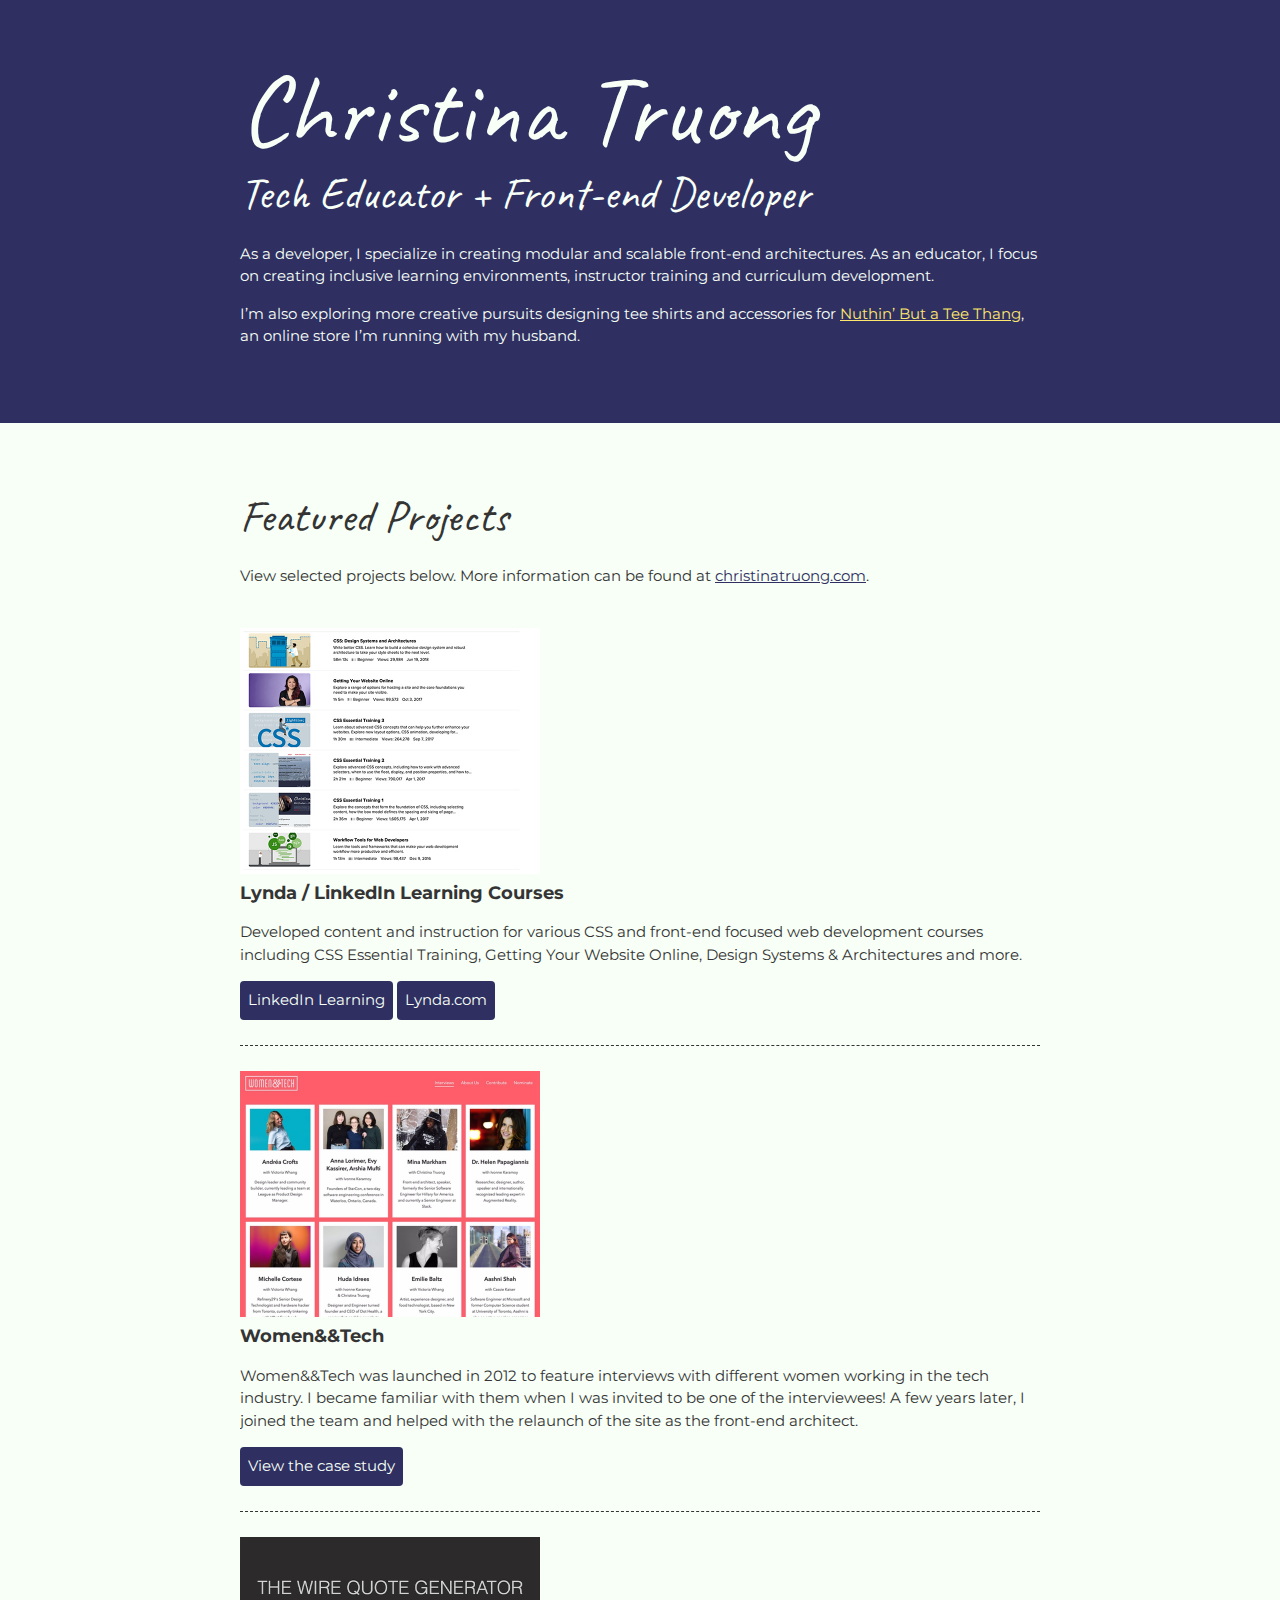
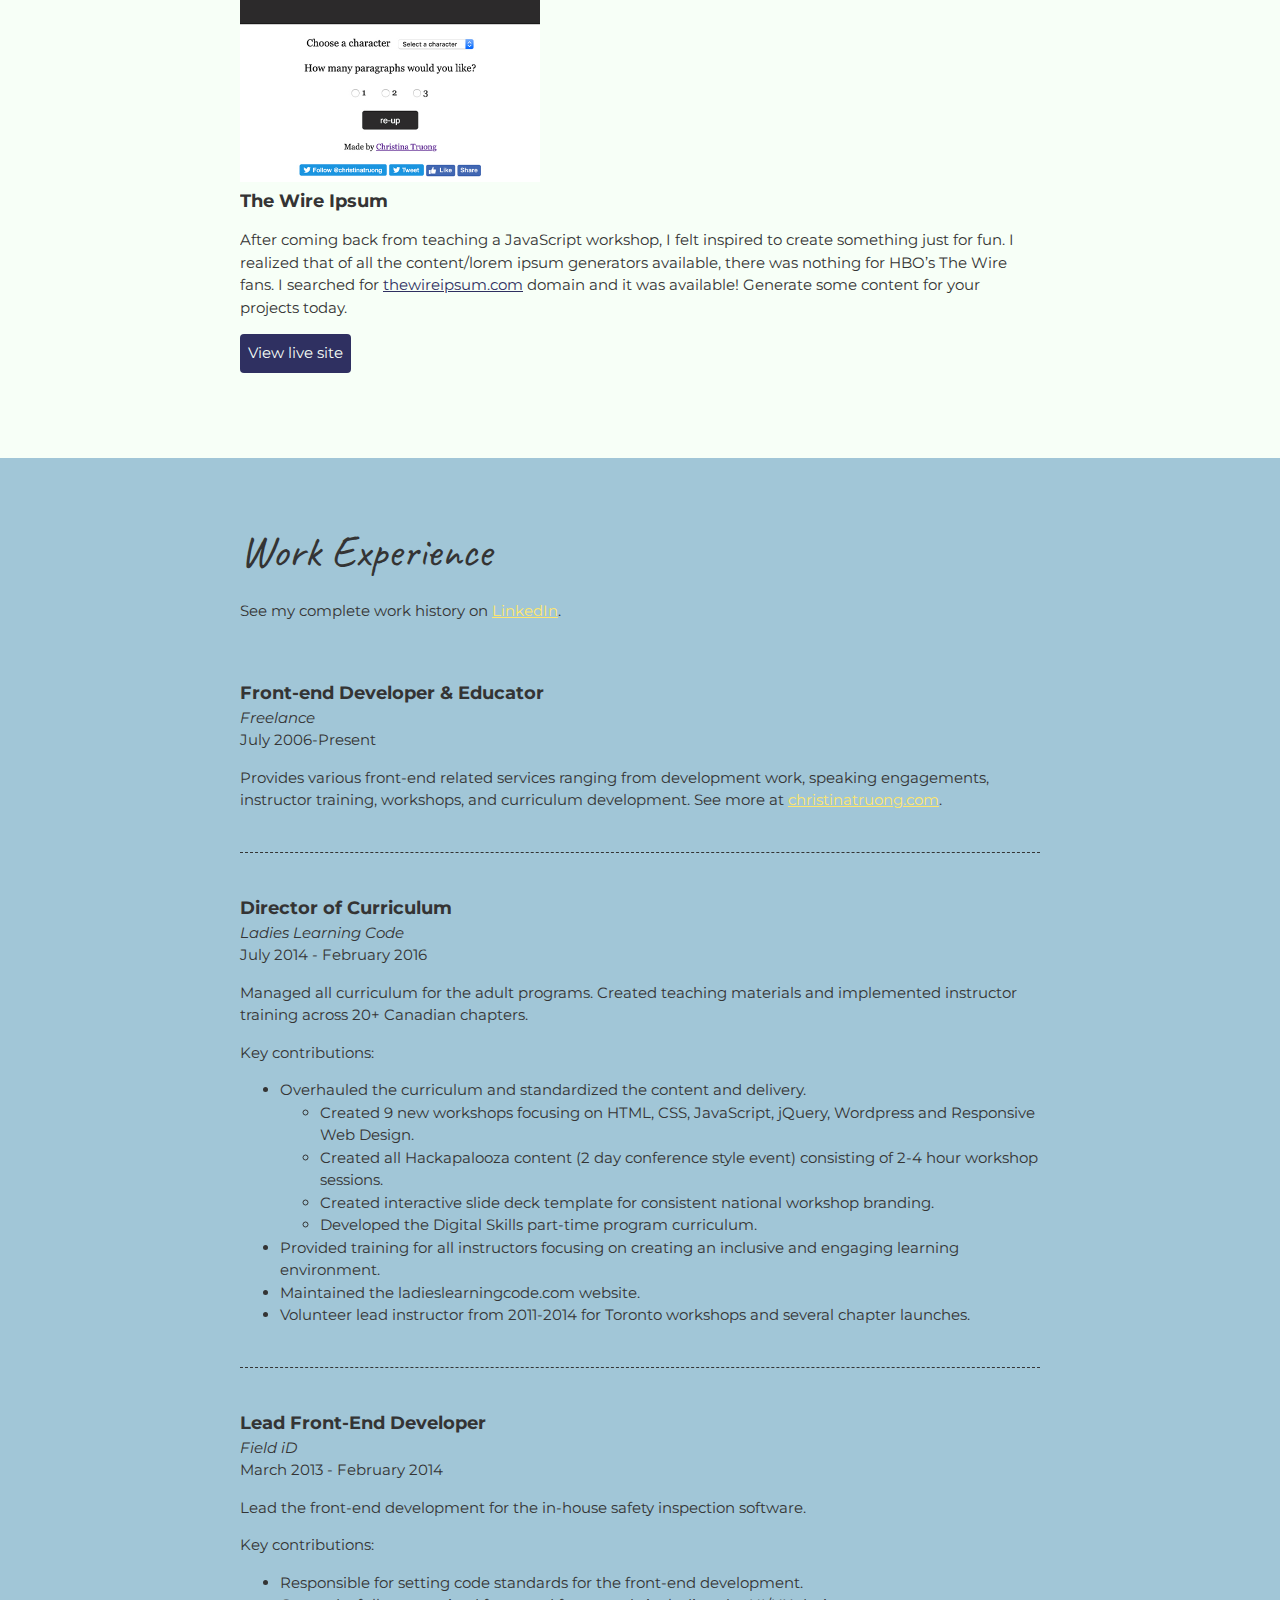
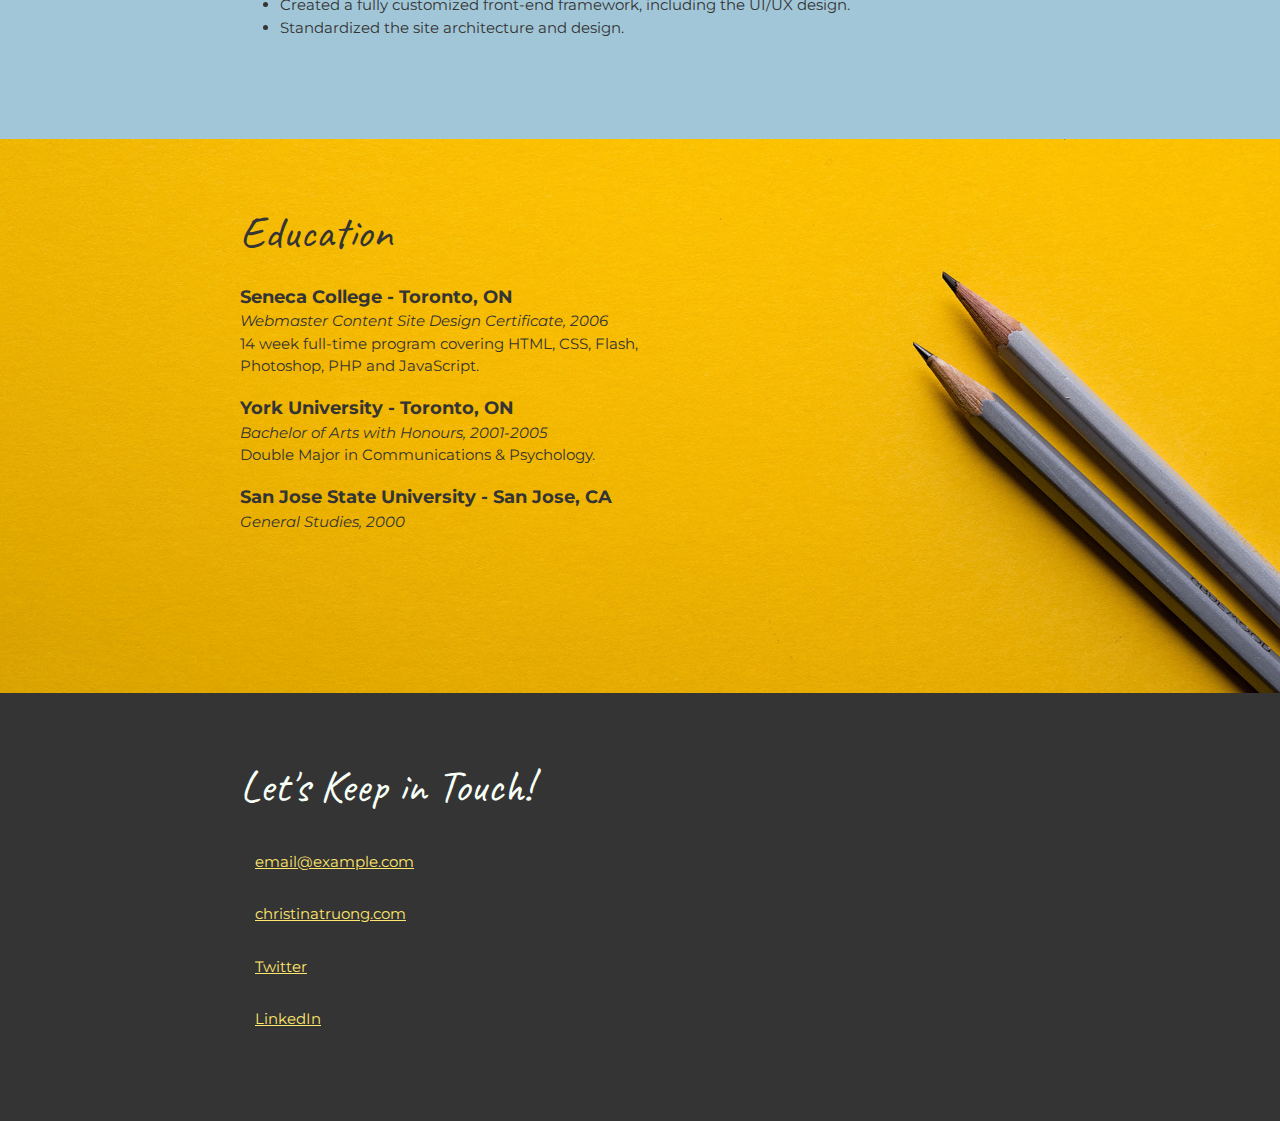
==== index.html @ f2511e7b "Basic files" ====
<!DOCTYPE html>
<html lang="en">
  <head>
    <meta charset="UTF-8">
    <meta name="viewport" content="width=device-width, initial-scale=1.0">
    <title>Christina Truong, Tech Educator + Front-end Developer</title>
    <link href="https://fonts.googleapis.com/css?family=Caveat|Montserrat:400,600&display=swap" rel="stylesheet">
    <link rel="stylesheet" href="css/styles.css">
  </head>
  <body>
    <main>
      <!-- ***************  ABOUT / PROFILE  **************** -->
      <header>
        <div class="content-wrap">
          <h1>Christina Truong</h1>
          <h2>Tech Educator + Front-end Developer</h2>

          <p>As a developer, I specialize in creating modular and scalable front-end architectures. As an educator, I focus on creating inclusive learning environments, instructor training and curriculum development.</p>
          <p>I’m also exploring more creative pursuits designing tee shirts and accessories for <a href="http://teethang.com" target="_blank">Nuthin’ But a Tee Thang</a>, an online store I’m running with my husband.</p>
        </div>
      </header>

      <!-- ************ PROJECTS / PORTFOLIO  ************** -->
      <section class="projects">
        <div class="content-wrap divider">
          <h2>Featured Projects</h2>
          <p>View selected projects below. More information can be found at <a href="http://christinatruong.com">christinatruong.com</a>.</p>

          <!-- Project 1 -->
          <section class="project-item">
            <img src="images/project-courses.jpg" alt="Lynda & LinkedIn Learning course list">
            <h3>Lynda / LinkedIn Learning Courses</h3>
            <p>Developed content and instruction for various CSS and front-end focused web development courses including CSS Essential Training, Getting Your Website Online, Design Systems & Architectures and more.</p>
            <a class="btn" href="https://www.linkedin.com/learning/instructors/christina-truong?u=2125562" target="_blank">LinkedIn Learning</a>
            <a class="btn" href="https://www.lynda.com/Christina-Truong/7842227-1.html">Lynda.com</a>
          </section>

          <!-- Project 2 -->
          <section class="project-item">
            <img src="images/project-women-tech.jpg" alt="Women and Tech website">
            <h3>Women&&Tech</h3>
            <p>Women&&Tech was launched in 2012 to feature interviews with different women working in the tech industry. I became familiar with them when I was invited to be one of the interviewees! A few years later, I joined the team and helped with the relaunch of the site as the front-end architect.</p>
            <a class="btn" href="http://christinatruong.com/projects/women-and-tech-redesign.html" target="_blank">View the case study</a>
          </section>

          <!-- Project 3 -->
          <section class="project-item">
            <img src="images/project-wire-ipsum.jpg" alt="The Wire Ipsum website">
            <h3>The Wire Ipsum</h3>
            <p>After coming back from teaching a JavaScript workshop, I felt inspired to create something just for fun. I realized that of all the content/lorem ipsum generators available, there was nothing for HBO’s The Wire fans. I searched for <a href="http://thewireipsum.com" target="_blank">thewireipsum.com</a> domain and it was available! Generate some content for your projects today.</p>
            <a class="btn" href="http://thewireipsum.com" target="_blank">View live site</a>
          </section>
        </div>
      </section>

      <!-- ****************  WORK EXPERIENCE  ******************** -->
      <section class="work-experience">
        <div class="content-wrap item-details divider">
          <h2>Work Experience</h2>
          <p>See my complete work history on <a href="https://www.linkedin.com/in/christinatruong/">LinkedIn</a>.</p>

          <!-- Job 1 -->
          <section class="job-item">
            <div class="job-details">
              <h3>Front-end Developer & Educator</h3>
              <p>Freelance</p>
              <p>July 2006-Present</p>
            </div>
            <div class="job-summary">
              <p>Provides various front-end related services ranging from development work, speaking engagements, instructor training, workshops, and curriculum development. See more at  <a href="http://christinatruong.com">christinatruong.com</a>.</p>
            </div>
          </section>

          <!-- Job 2 -->
          <section class="job-item">
            <div class="job-details">
              <h3>Director of Curriculum</h3>
              <p>Ladies Learning Code</p>
              <p>July 2014 - February 2016</p>
            </div>
            <div class="job-summary">
              <p>Managed all curriculum for the adult programs. Created teaching materials and implemented instructor training across 20+ Canadian chapters.</p>
              <p>Key contributions:</p>
              <ul>
                <li>Overhauled the curriculum and standardized the content and delivery.
                  <ul>
                    <li>Created 9 new workshops focusing on HTML, CSS, JavaScript, jQuery, Wordpress and Responsive Web Design.</li>
                    <li>Created all Hackapalooza content (2 day conference style event) consisting of 2-4 hour workshop sessions.</li>
                    <li>Created interactive slide deck template for consistent national workshop branding.</li>
                    <li>Developed the Digital Skills part-time program curriculum.</li>
                  </ul>
                </li>
                <li>Provided training for all instructors focusing on creating an inclusive and engaging learning environment.</li>
                <li>Maintained the ladieslearningcode.com website.</li>
                <li>Volunteer lead instructor from 2011-2014 for Toronto workshops and several chapter launches.</li>
              </ul>
            </div>
          </section>

          <!-- Job 3 -->
          <section class="job-item">
            <div class="job-details">
              <h3>Lead Front-End Developer</h3>
              <p>Field iD</p>
              <p>March 2013 - February 2014</p>
            </div>
            <div class="job-summary">
              <p>Lead the front-end development for the in-house safety inspection software.</p>
              <p>Key contributions:</p>
              <ul>
                <li>Responsible for setting code standards for the front-end development.</li>
                <li>Created a fully customized front-end framework, including the UI/UX design.</li>
                <li>Standardized the site architecture and design.</li>
              </ul>
            </div>
          </section>
        </div>
      </section>

      <!-- *************  EDUCATION & CERTIFICATIONS *********** -->
      <section class="education">
        <div class="content-wrap item-details">
          <h2>Education</h2>

          <section>
            <h3>Seneca College - Toronto, ON</h3>
            <p>Webmaster Content Site Design Certificate, 2006</p>
            <p>14 week full-time program covering HTML, CSS, Flash, Photoshop, PHP and JavaScript.</p>
          </section>

          <section>
            <h3>York University - Toronto, ON</h3>
            <p>Bachelor of Arts with Honours, 2001-2005</p>
            <p>Double Major in Communications & Psychology.</p>
          </section>

          <section>
            <h3>San Jose State University - San Jose, CA</h3>
            <p>General Studies, 2000</p>
          </section>
        </div>
      </section>

      <!-- ************  CONTACT INFO / SOCIAL MEDIA  ************ -->
      <footer>
        <div class="content-wrap">
          <h2>Let's Keep in Touch!</h2>

          <!-- Social media and contact links. Add or remove any networks. -->
          <ul class="contact-list">
            <li><a href="mailto:email@example.com">email@example.com</a></li>
            <li><a href="http://christinatruong.com" target="_blank">christinatruong.com</a></li>
            <li><a href="http://twitter.com/christinatruong" target="_blank">Twitter</a></li>
            <li><a href="#" target="_blank">LinkedIn</a></li>
          </ul>
        </div>
      </footer>
    </main>
  </body>
</html>
---- css/styles.css ----
/*
COLOR PALETTE
https://coolors.co/f7fff7-343434-2f3061-ffe66d-a1c6d7
#F7FFF7 - almost white
#343434 - dark gray - almost black
#2F3061 - blue dark
#FFE66D - yellow
#A1C6D7 - blue light
*/


/* Global styles
------------------------------------*/
html {
  box-sizing: border-box;
}
*, *:before, *:after {
  box-sizing: inherit;
}

body {
  color: #343434;
  margin: 0;
  padding: 0;
  font-family: 'Montserrat', sans-serif;
  font-size: 15px;
  line-height: 1.5;
}
img {
  width: 300px;
}
a {
  color: #FFE66D;
}
a:hover {
  text-decoration: none;
}
h1 {
  font-size: 100px;
  line-height: 1;
}
h2 {
  font-size: 45px;
}
h1, h2 {
  font-family: 'Caveat', cursive;
  font-weight: 400;
  margin: 0;
}
.content-wrap {
  max-width: 800px;
  width: 85%;
  margin: 0 auto;
  padding: 60px 0;
}
h3 {
  margin-bottom: 0;
}
.item-details h3 + p {
  font-style: italic;
}
.item-details h3 ~ p {
  margin: 0;
}
.divider > section {
  border-bottom: 1px dashed #343434;
  padding: 25px 0;
}
.divider > section:last-of-type {
  border-bottom: none;
}


/* Profile
------------------------------------*/
header {
  background: #2F3061;
  color: #F7FFF7;
}


/* Projects
------------------------------------*/
.projects {
  background: #F7FFF7;
}
.projects a {
  color: #2F3061;
}
.projects .btn {
  color: #F7FFF7;
  background: #2F3061;
  text-decoration: none;
  padding: 8px;
  border-radius: 4px;
  display: inline-block;
}
.projects .btn:hover {
  background: rgba(47, 48, 97, 80%);
}
.project-item {
  overflow: hidden;
}
.project-item h3 {
  margin-top: 0;
}


/* Work Experience
------------------------------------*/
.work-experience {
  background: #A1C6D7;
}



/* Education
------------------------------------*/
.education {
  background-image: url(../images/joanna-kosinska-unsplash.jpg);
  background-size: cover;
  background-position: top right;
  padding-bottom: 100px;
}
.education p {
  width: 60%;
}


/* Contact Info
------------------------------------*/
footer {
  background: #343434;
  color: #F7FFF7;
}
.contact-list {
  list-style-type: none;
  padding: 0;
}
.contact-list a {
  padding: 15px;
  display: inline-block;
}
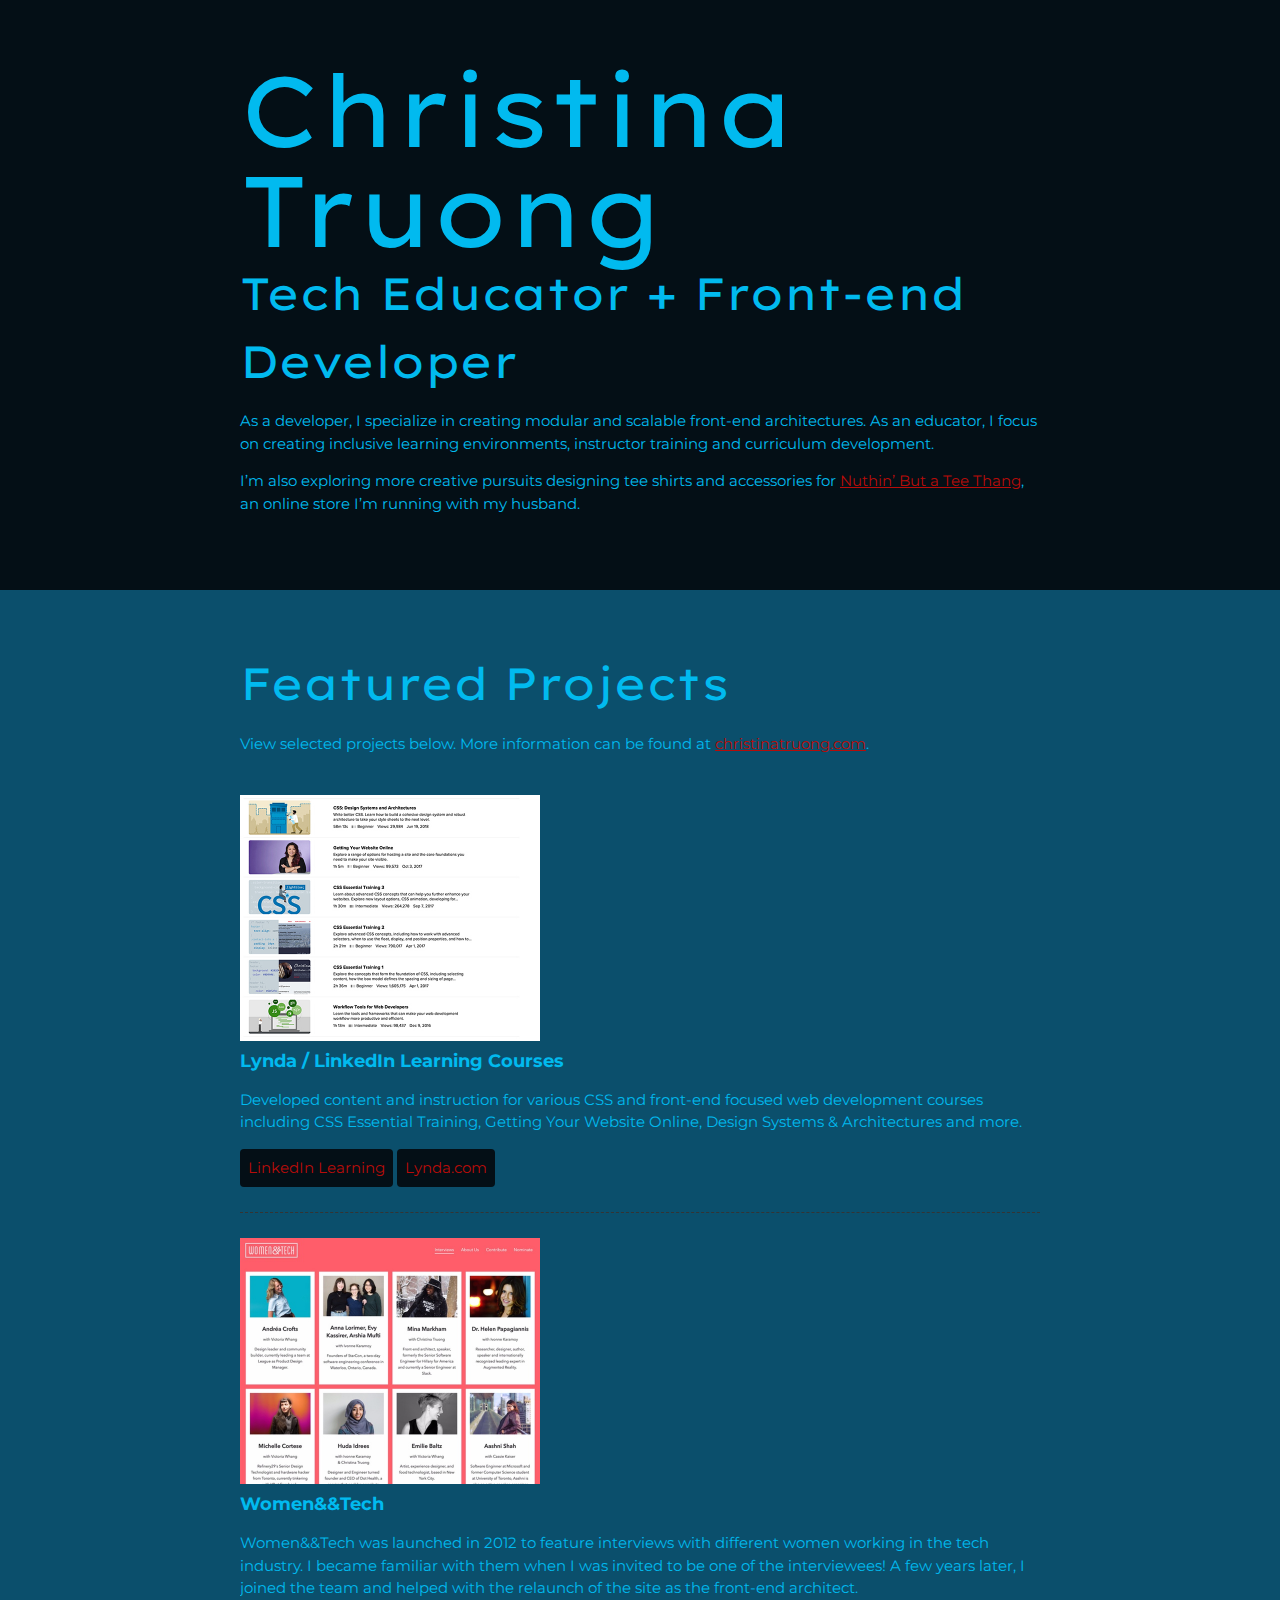
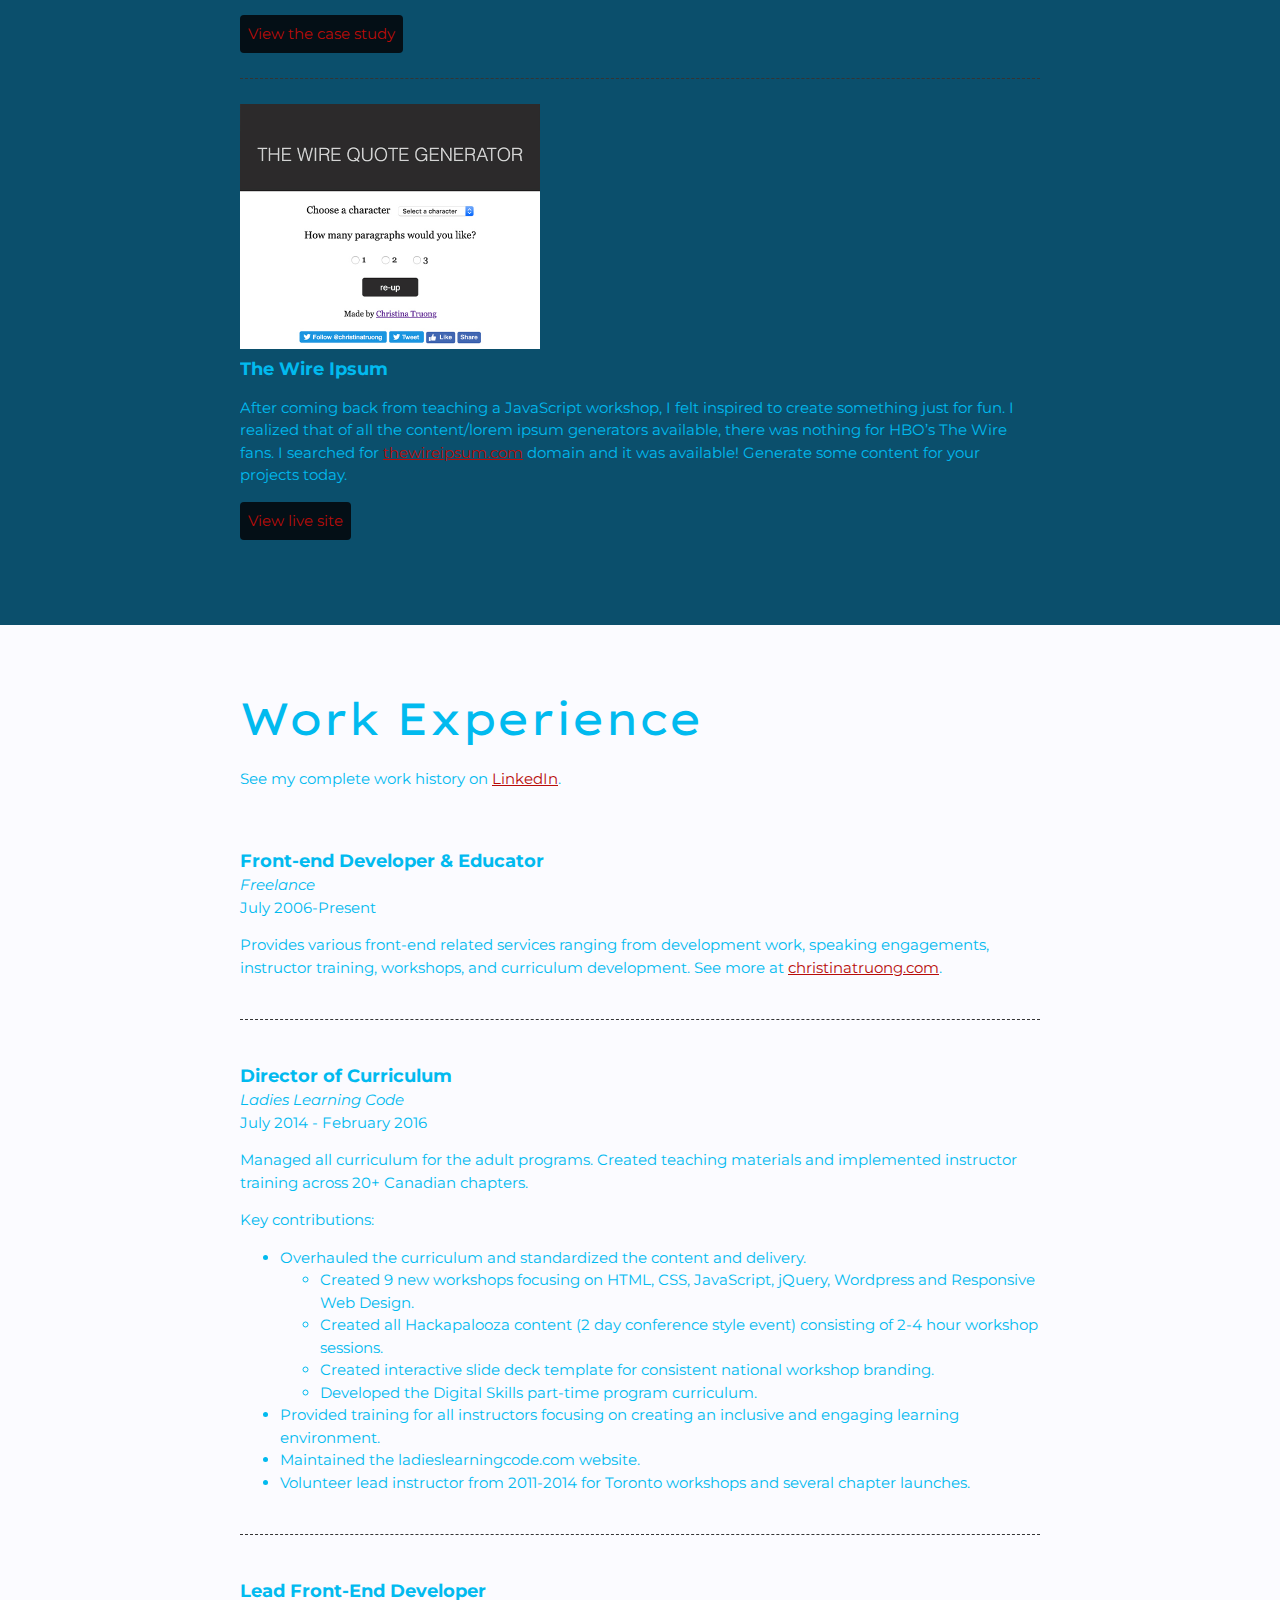
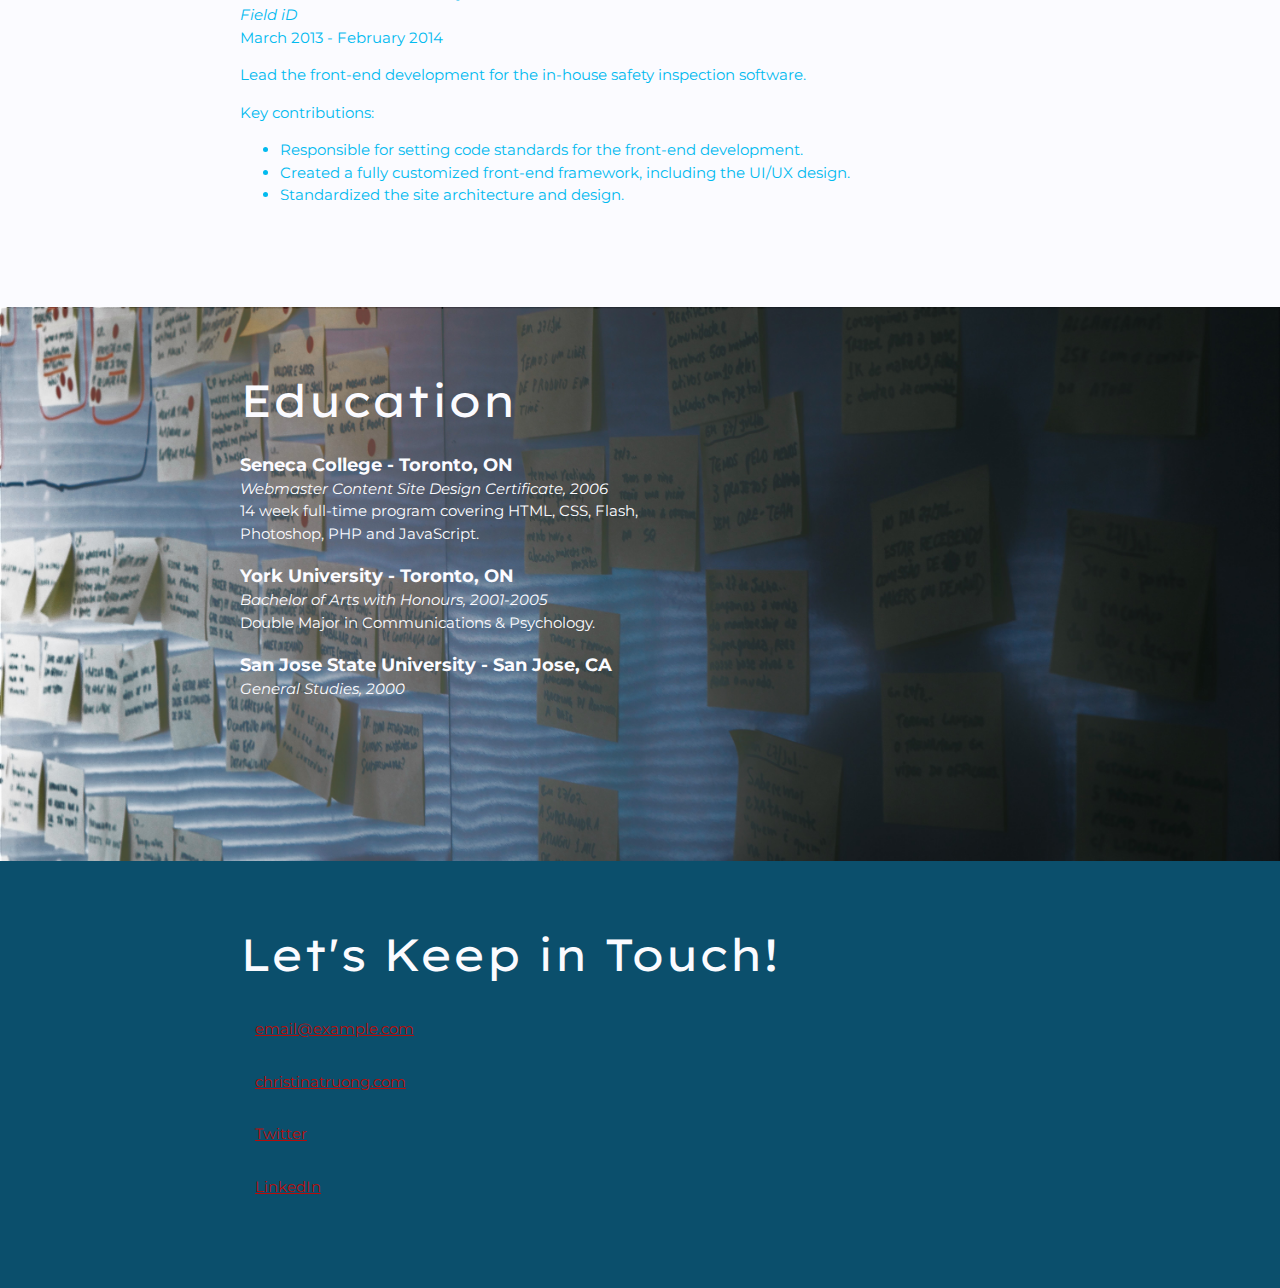
==== commit 34fd7329: "Step 1 - basics" ====
--- a/index.html
+++ b/index.html
@@ -4,7 +4,7 @@
     <meta charset="UTF-8">
     <meta name="viewport" content="width=device-width, initial-scale=1.0">
     <title>Christina Truong, Tech Educator + Front-end Developer</title>
-    <link href="https://fonts.googleapis.com/css?family=Caveat|Montserrat:400,600&display=swap" rel="stylesheet">
+    <link href="https://fonts.googleapis.com/css?family=Lexend+Exa|Montserrat&display=swap" rel="stylesheet">
     <link rel="stylesheet" href="css/styles.css">
   </head>
   <body>
--- a/css/styles.css
+++ b/css/styles.css
@@ -1,11 +1,11 @@
 /*
 COLOR PALETTE
-https://coolors.co/f7fff7-343434-2f3061-ffe66d-a1c6d7
-#F7FFF7 - almost white
-#343434 - dark gray - almost black
-#2F3061 - blue dark
-#FFE66D - yellow
-#A1C6D7 - blue light
+https://coolors.co/b80c09-0b4f6c-01baef-fbfbff-040f16
+#B80C09 - red
+#0B4F6C - dark blue
+#01BAEF - cyan
+#FBFBFF - white
+#040F16 - rich black
 */
 
 
@@ -19,7 +19,7 @@
 }
 
 body {
-  color: #343434;
+  color: #01BAEF;
   margin: 0;
   padding: 0;
   font-family: 'Montserrat', sans-serif;
@@ -30,7 +30,7 @@
   width: 300px;
 }
 a {
-  color: #FFE66D;
+  color: #B80C09;
 }
 a:hover {
   text-decoration: none;
@@ -43,7 +43,7 @@
   font-size: 45px;
 }
 h1, h2 {
-  font-family: 'Caveat', cursive;
+  font-family: 'Lexend Exa', cursive;
   font-weight: 400;
   margin: 0;
 }
@@ -74,29 +74,29 @@
 /* Profile
 ------------------------------------*/
 header {
-  background: #2F3061;
-  color: #F7FFF7;
+  background: #040F16;
+  color: #01BAEF;
 }
 
 
 /* Projects
 ------------------------------------*/
 .projects {
-  background: #F7FFF7;
+  background: #0B4F6C;
 }
 .projects a {
-  color: #2F3061;
+  color: #B80C09;
 }
 .projects .btn {
-  color: #F7FFF7;
-  background: #2F3061;
+  color: #B80C09;
+  background: #040F16;
   text-decoration: none;
   padding: 8px;
   border-radius: 4px;
   display: inline-block;
 }
 .projects .btn:hover {
-  background: rgba(47, 48, 97, 80%);
+  background: #313A40;
 }
 .project-item {
   overflow: hidden;
@@ -109,7 +109,7 @@
 /* Work Experience
 ------------------------------------*/
 .work-experience {
-  background: #A1C6D7;
+  background: #FBFBFF;
 }
 
 
@@ -117,7 +117,8 @@
 /* Education
 ------------------------------------*/
 .education {
-  background-image: url(../images/joanna-kosinska-unsplash.jpg);
+  color: #FBFBFF;
+  background-image: url(../images/stik.jpg);
   background-size: cover;
   background-position: top right;
   padding-bottom: 100px;
@@ -130,8 +131,8 @@
 /* Contact Info
 ------------------------------------*/
 footer {
-  background: #343434;
-  color: #F7FFF7;
+  background: #0B4F6C;
+  color: #FBFBFF;
 }
 .contact-list {
   list-style-type: none;
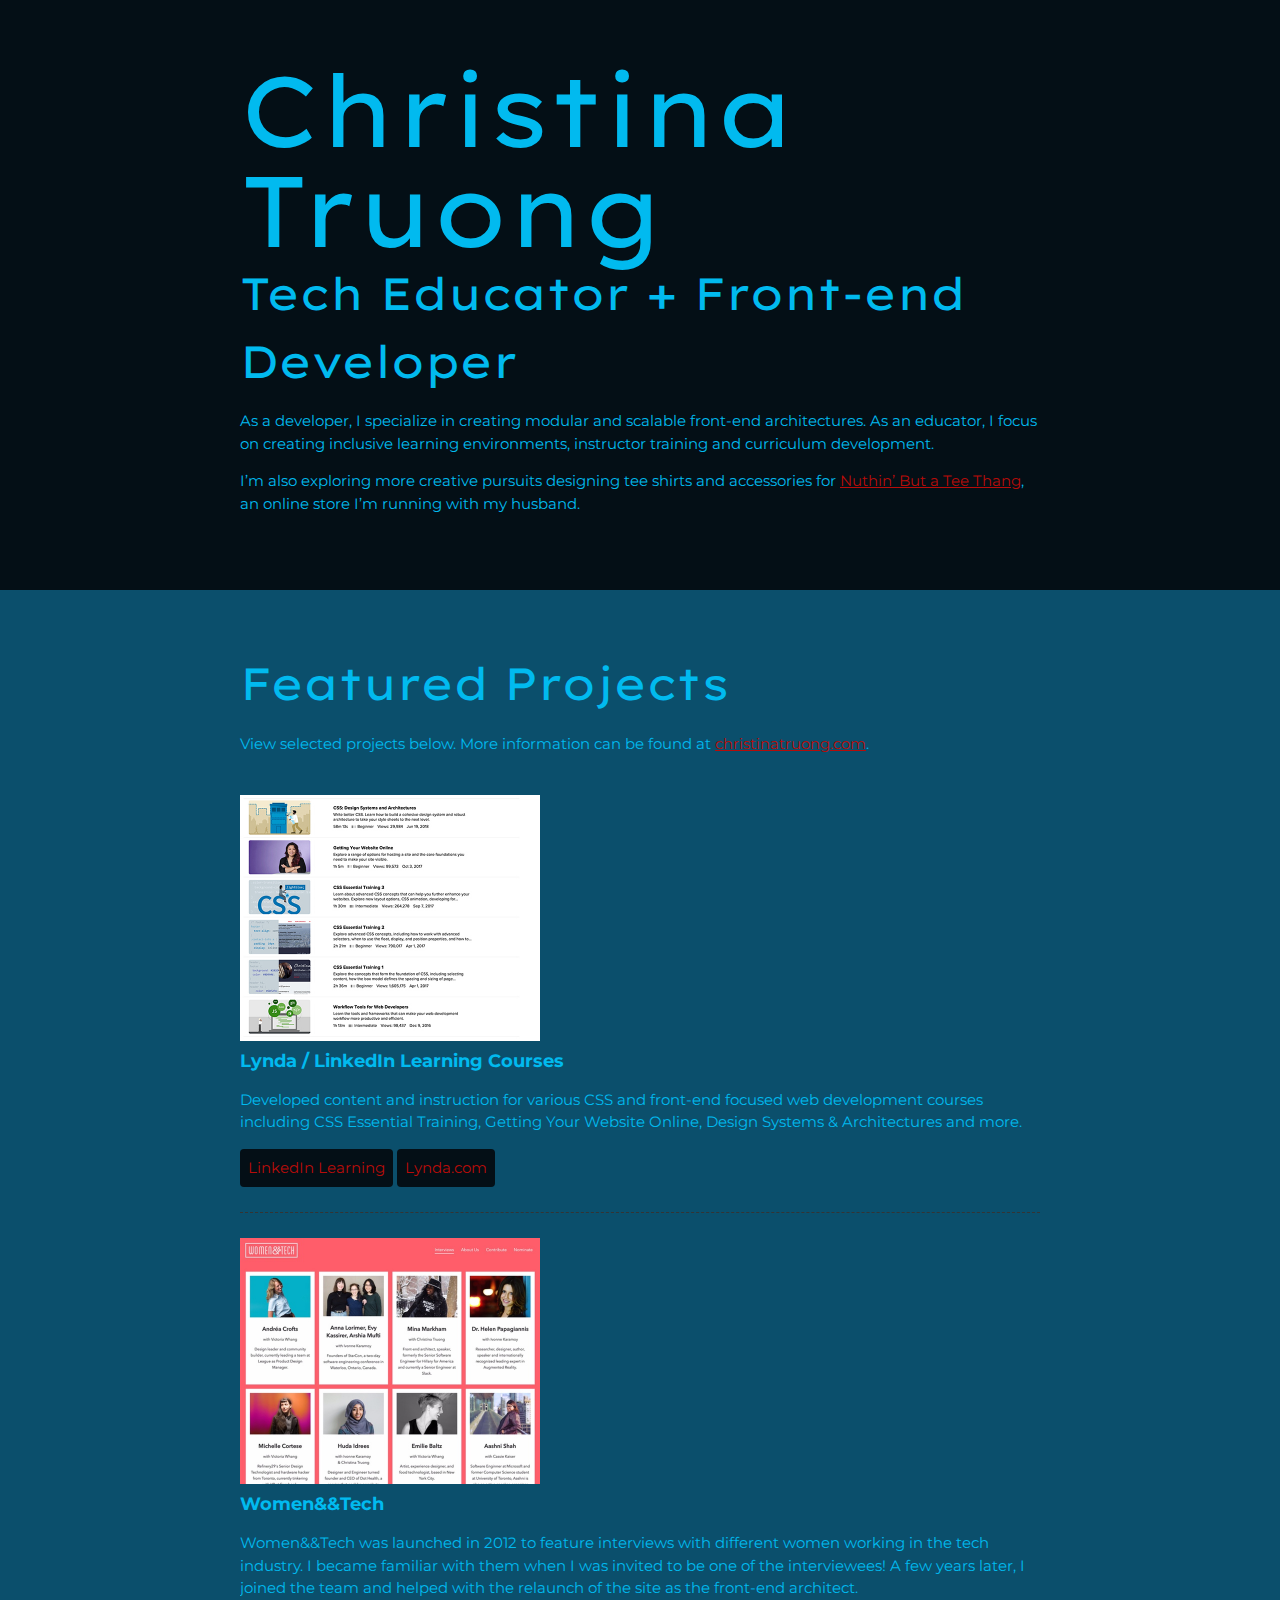
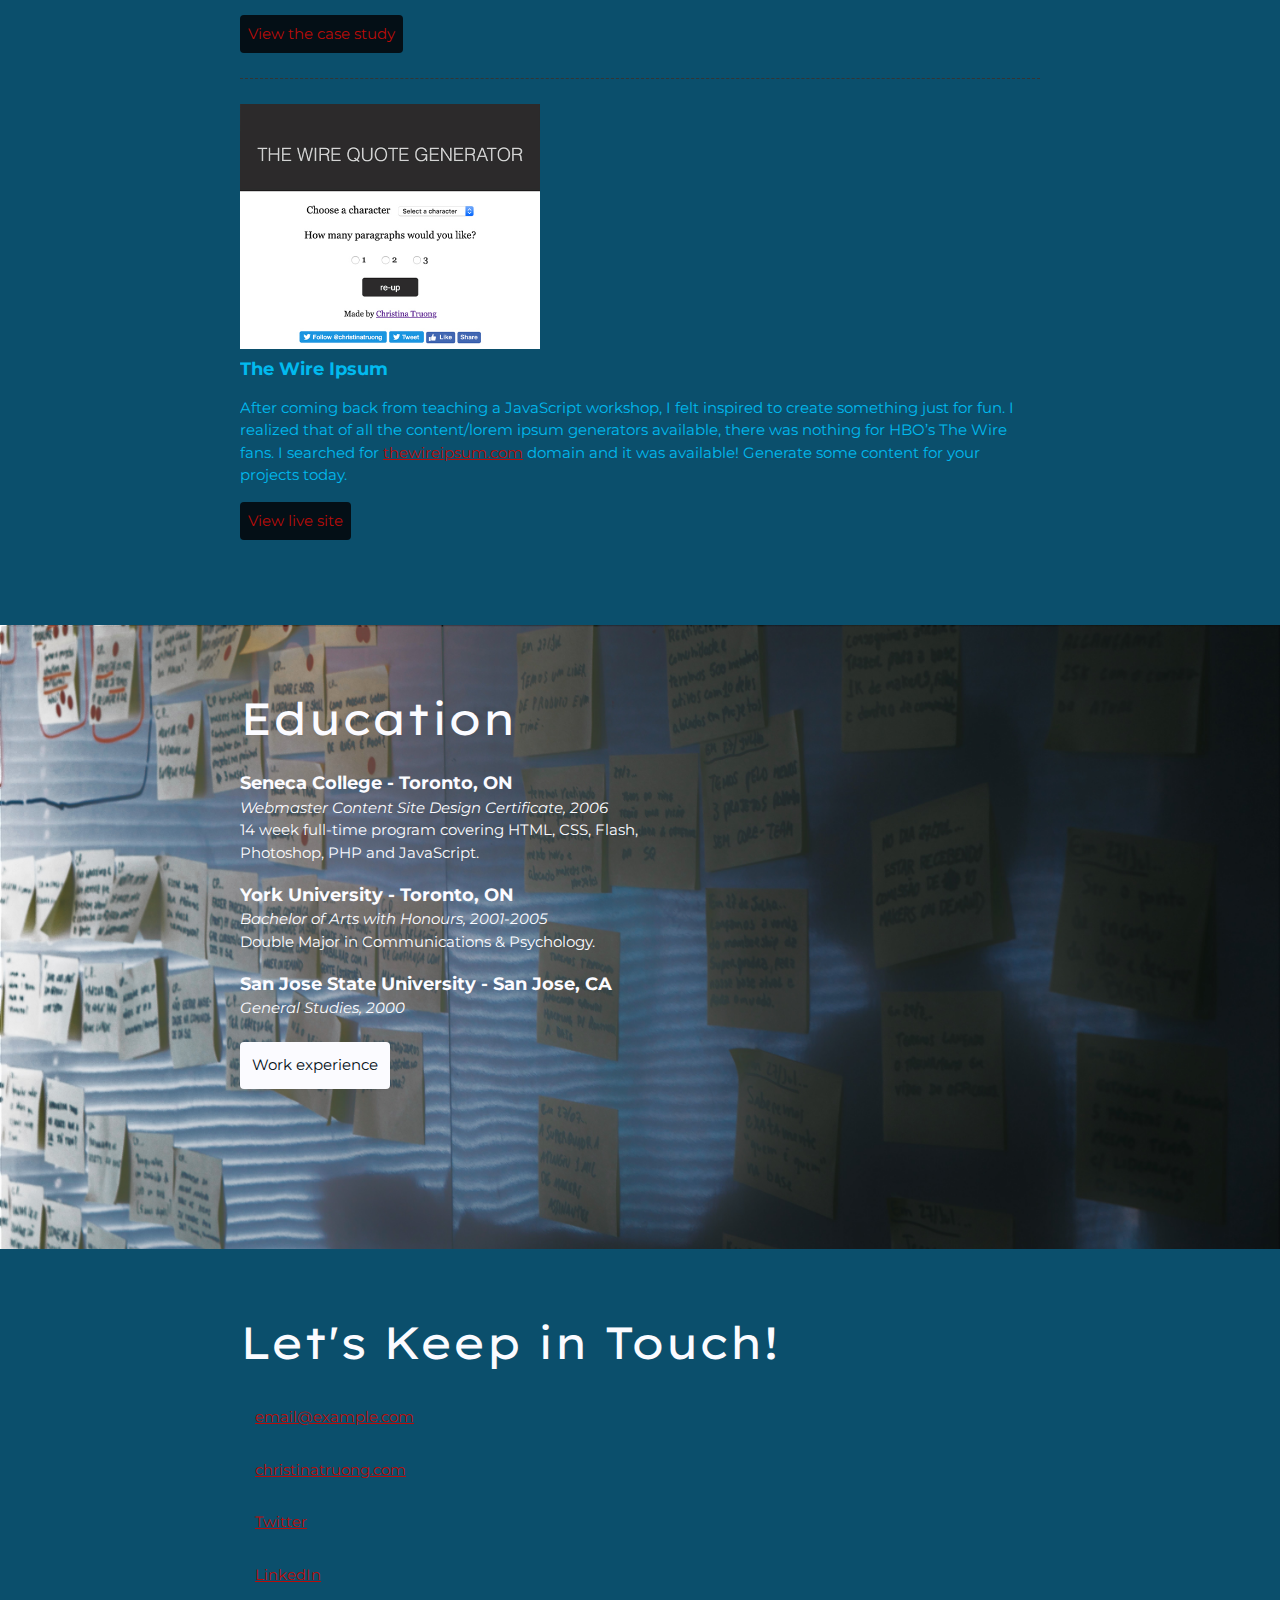
==== commit cd6a8687: "Step 2 - New webpage" ====
--- a/index.html
+++ b/index.html
@@ -53,70 +53,6 @@
         </div>
       </section>
 
-      <!-- ****************  WORK EXPERIENCE  ******************** -->
-      <section class="work-experience">
-        <div class="content-wrap item-details divider">
-          <h2>Work Experience</h2>
-          <p>See my complete work history on <a href="https://www.linkedin.com/in/christinatruong/">LinkedIn</a>.</p>
-
-          <!-- Job 1 -->
-          <section class="job-item">
-            <div class="job-details">
-              <h3>Front-end Developer & Educator</h3>
-              <p>Freelance</p>
-              <p>July 2006-Present</p>
-            </div>
-            <div class="job-summary">
-              <p>Provides various front-end related services ranging from development work, speaking engagements, instructor training, workshops, and curriculum development. See more at  <a href="http://christinatruong.com">christinatruong.com</a>.</p>
-            </div>
-          </section>
-
-          <!-- Job 2 -->
-          <section class="job-item">
-            <div class="job-details">
-              <h3>Director of Curriculum</h3>
-              <p>Ladies Learning Code</p>
-              <p>July 2014 - February 2016</p>
-            </div>
-            <div class="job-summary">
-              <p>Managed all curriculum for the adult programs. Created teaching materials and implemented instructor training across 20+ Canadian chapters.</p>
-              <p>Key contributions:</p>
-              <ul>
-                <li>Overhauled the curriculum and standardized the content and delivery.
-                  <ul>
-                    <li>Created 9 new workshops focusing on HTML, CSS, JavaScript, jQuery, Wordpress and Responsive Web Design.</li>
-                    <li>Created all Hackapalooza content (2 day conference style event) consisting of 2-4 hour workshop sessions.</li>
-                    <li>Created interactive slide deck template for consistent national workshop branding.</li>
-                    <li>Developed the Digital Skills part-time program curriculum.</li>
-                  </ul>
-                </li>
-                <li>Provided training for all instructors focusing on creating an inclusive and engaging learning environment.</li>
-                <li>Maintained the ladieslearningcode.com website.</li>
-                <li>Volunteer lead instructor from 2011-2014 for Toronto workshops and several chapter launches.</li>
-              </ul>
-            </div>
-          </section>
-
-          <!-- Job 3 -->
-          <section class="job-item">
-            <div class="job-details">
-              <h3>Lead Front-End Developer</h3>
-              <p>Field iD</p>
-              <p>March 2013 - February 2014</p>
-            </div>
-            <div class="job-summary">
-              <p>Lead the front-end development for the in-house safety inspection software.</p>
-              <p>Key contributions:</p>
-              <ul>
-                <li>Responsible for setting code standards for the front-end development.</li>
-                <li>Created a fully customized front-end framework, including the UI/UX design.</li>
-                <li>Standardized the site architecture and design.</li>
-              </ul>
-            </div>
-          </section>
-        </div>
-      </section>
-
       <!-- *************  EDUCATION & CERTIFICATIONS *********** -->
       <section class="education">
         <div class="content-wrap item-details">
@@ -138,6 +74,8 @@
             <h3>San Jose State University - San Jose, CA</h3>
             <p>General Studies, 2000</p>
           </section>
+          <br>
+          <a class="work-btn" href="work.html" target="_blank">Work experience</a>
         </div>
       </section>
 
--- a/css/styles.css
+++ b/css/styles.css
@@ -112,8 +112,31 @@
   background: #FBFBFF;
 }
 
+.work-btn {
+  color: #040F16;
+  background: #FBFBFF;
+  text-decoration: none;
+  padding: 12px;
+  border-radius: 4px;
+  display: inline-block;
+}
 
+.portfolio-btn {
+  color: #FBFBFF;
+  background: #040F16;
+  text-decoration: none;
+  padding: 12px;
+  border-radius: 4px;
+  display: inline-block;
+}
 
+.work-btn:hover {
+  background: #A0A0A3;
+}
+
+.portfolio-btn:hover {
+  background: #313A40;
+}
 /* Education
 ------------------------------------*/
 .education {
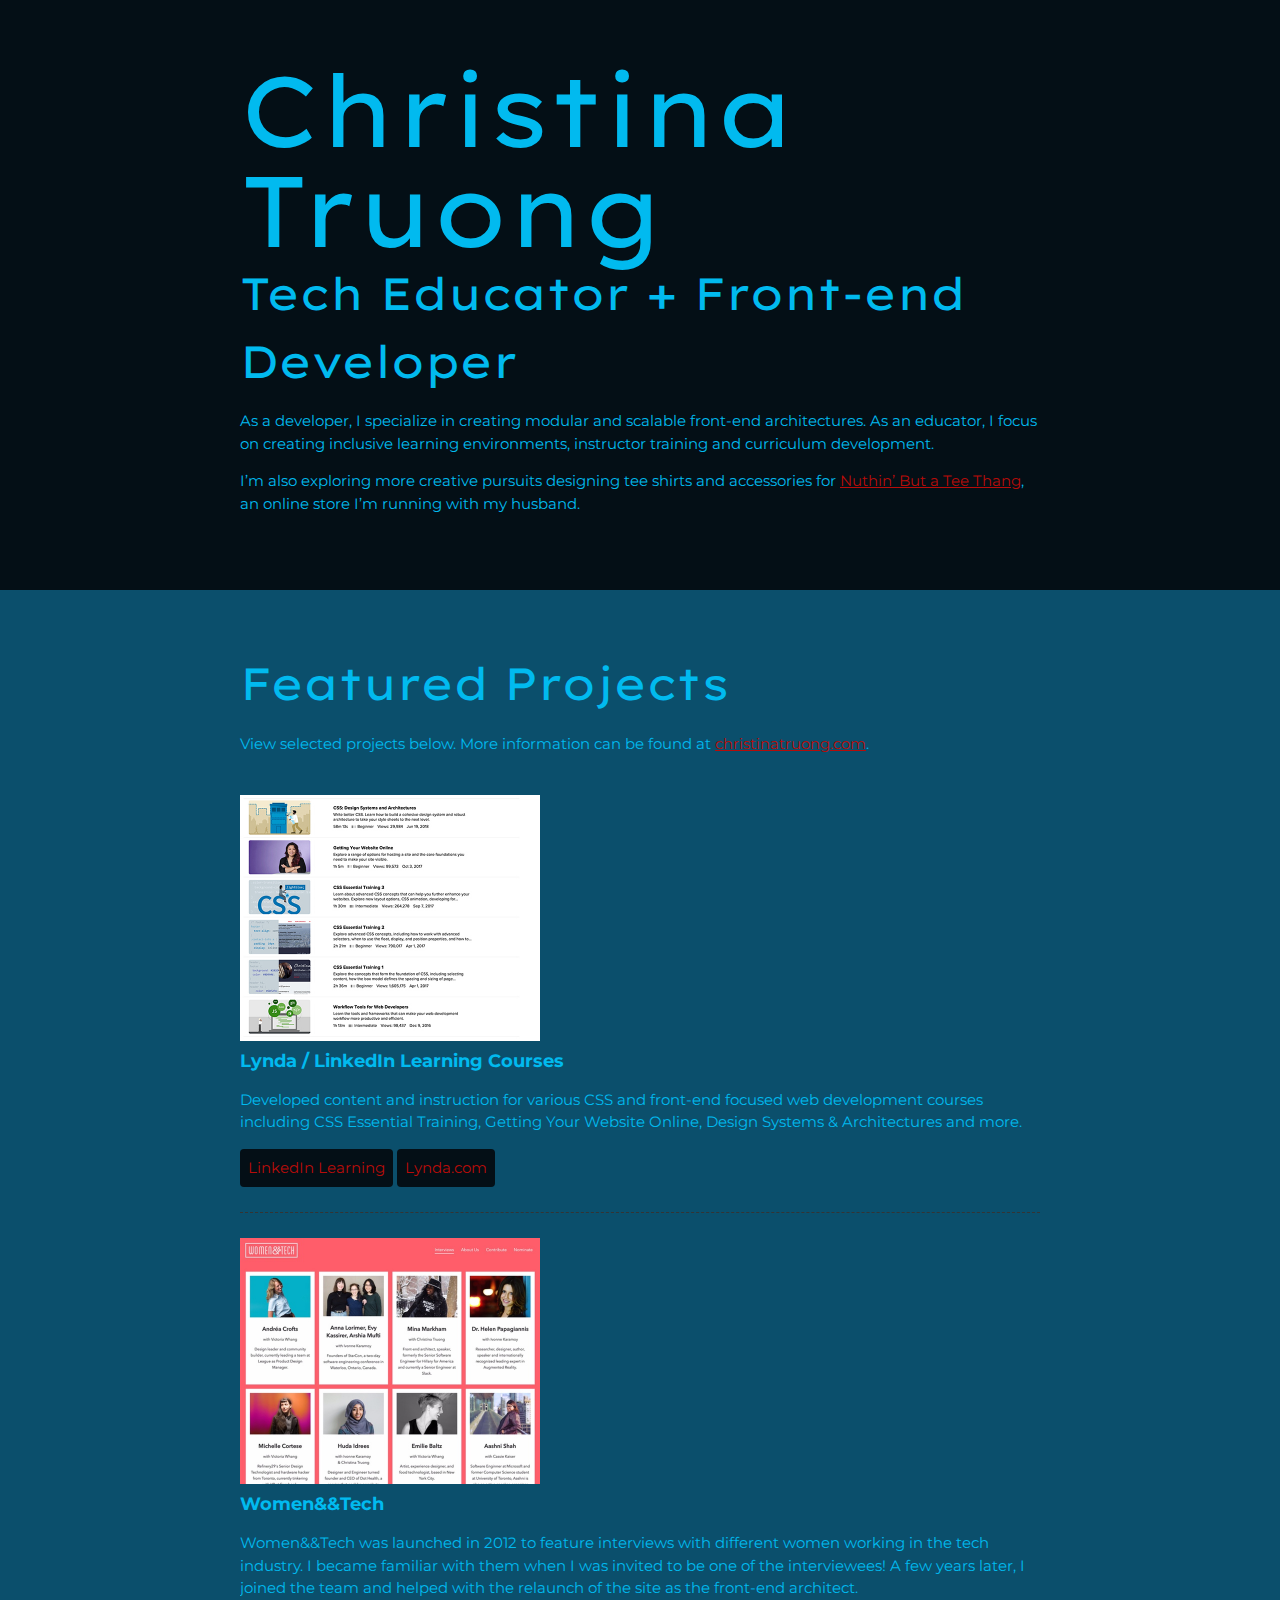
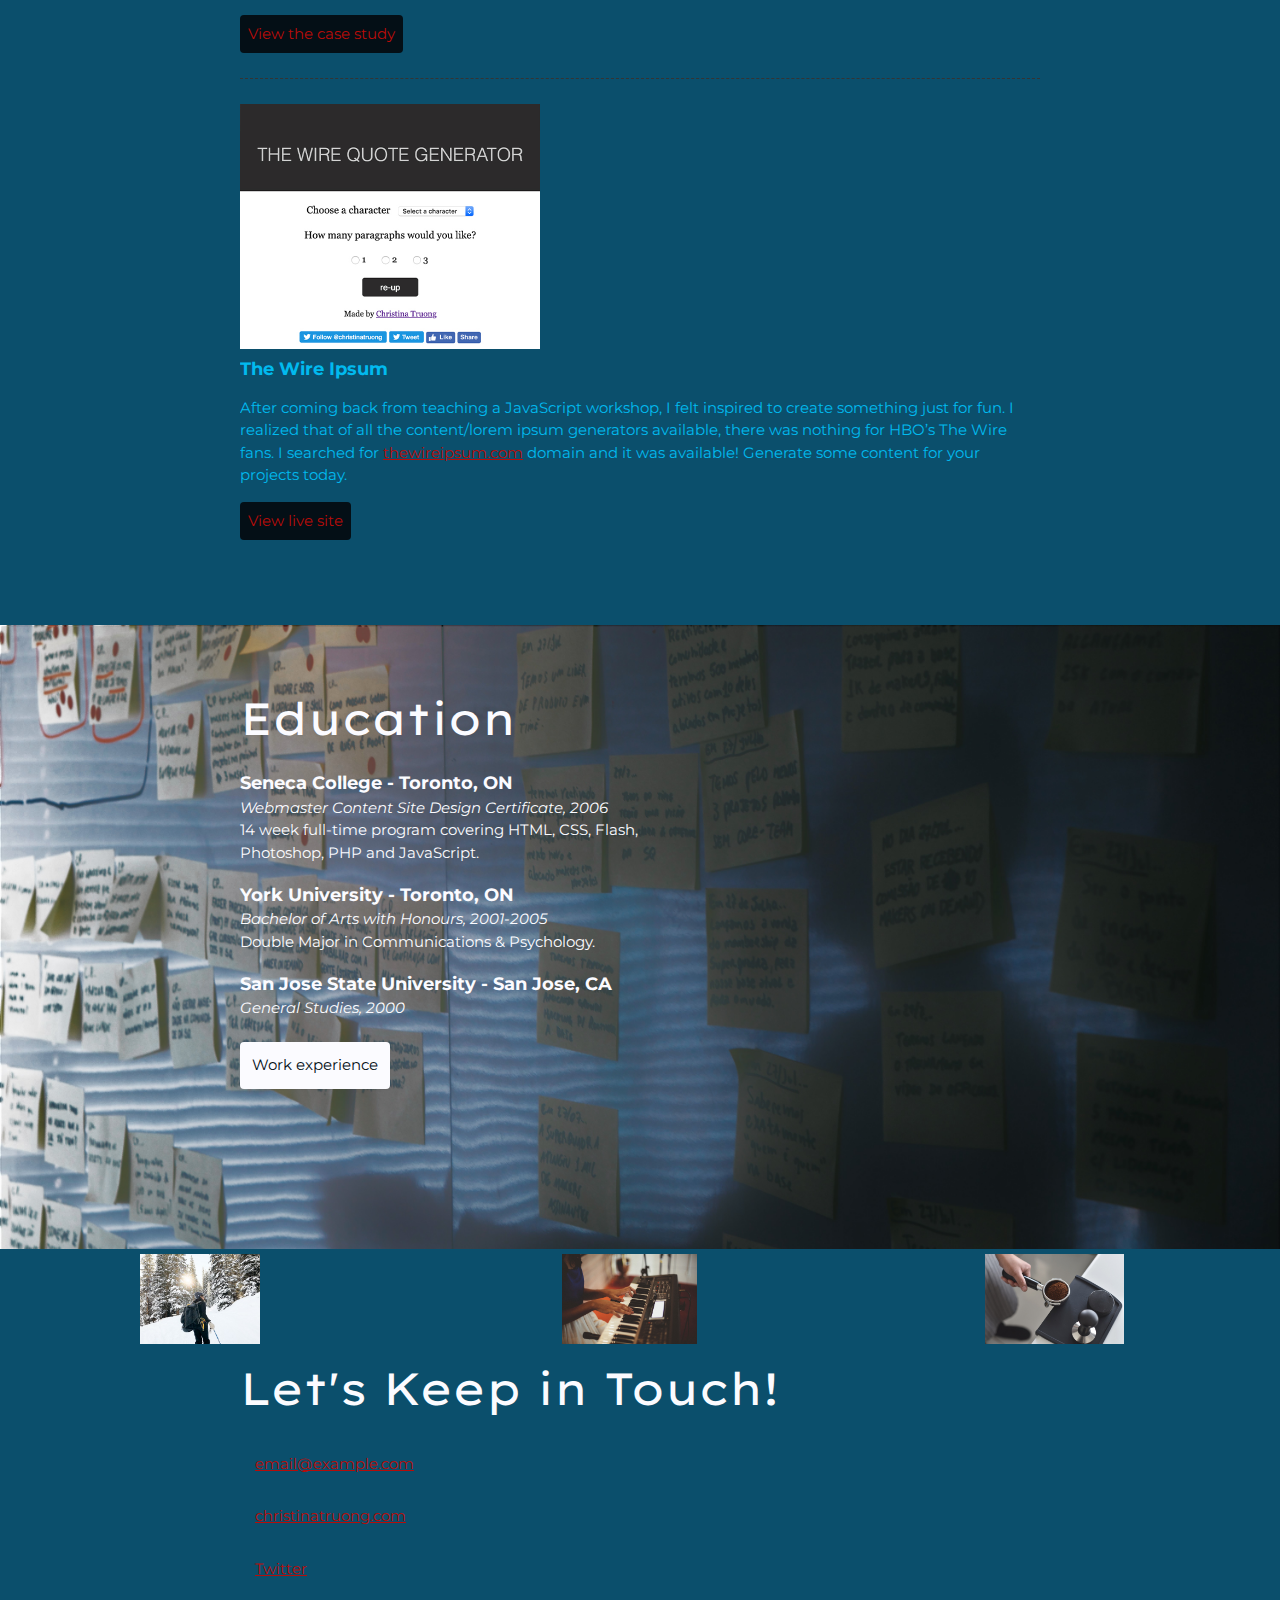
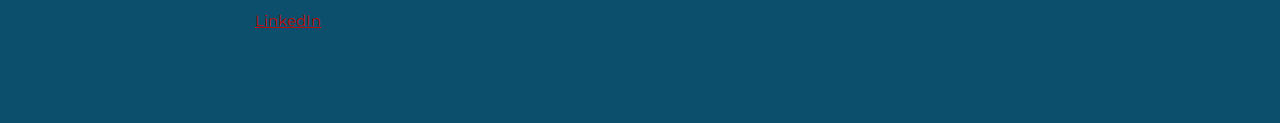
==== commit 84807667: "Step 3 - Small image gallery" ====
--- a/index.html
+++ b/index.html
@@ -79,6 +79,26 @@
         </div>
       </section>
 
+      <!-- GALLERY -->
+
+            <div class="gallery">
+              <a target="_blank" href="ski.html">
+                <img src="images/ski.jpg" alt="Skiing">
+              </a>
+            </div>
+
+
+            <div class="gallery">
+              <a target="_blank" href="piano.html">
+                <img src="images/piano.jpg" alt="Playing the piano">
+            </div>
+
+            <div class="gallery">
+              <a target="_blank" href="coffee.html">
+                <img src="images/coffee.jpg" alt="Making coffee">
+              </a>
+            </div>
+
       <!-- ************  CONTACT INFO / SOCIAL MEDIA  ************ -->
       <footer>
         <div class="content-wrap">
@@ -92,6 +112,8 @@
             <li><a href="#" target="_blank">LinkedIn</a></li>
           </ul>
         </div>
+
+        </div>
       </footer>
     </main>
   </body>
--- a/css/styles.css
+++ b/css/styles.css
@@ -150,7 +150,40 @@
   width: 60%;
 }
 
-
+/* Gallery
+------------------------------------*/
+.gallery {
+  float: left;
+  margin: 0;
+  width: 33%;
+}
+
+.gallery img {
+  height: 100px;
+  width: auto;
+  padding: 5px;
+  border: 5px;
+  border-color: #0B4F6C;
+  padding-left: 140px;
+}
+
+.gallery:hover {
+  background: #01BAEF;
+}
+
+
+
+/* IMAGES2 */
+.images2 {
+  background: #0B4F6C;
+}
+.images2 img{
+  align-items: center;
+  display: block;
+  margin-left: auto;
+  margin-right: auto;
+  width: 50%;
+}
 /* Contact Info
 ------------------------------------*/
 footer {
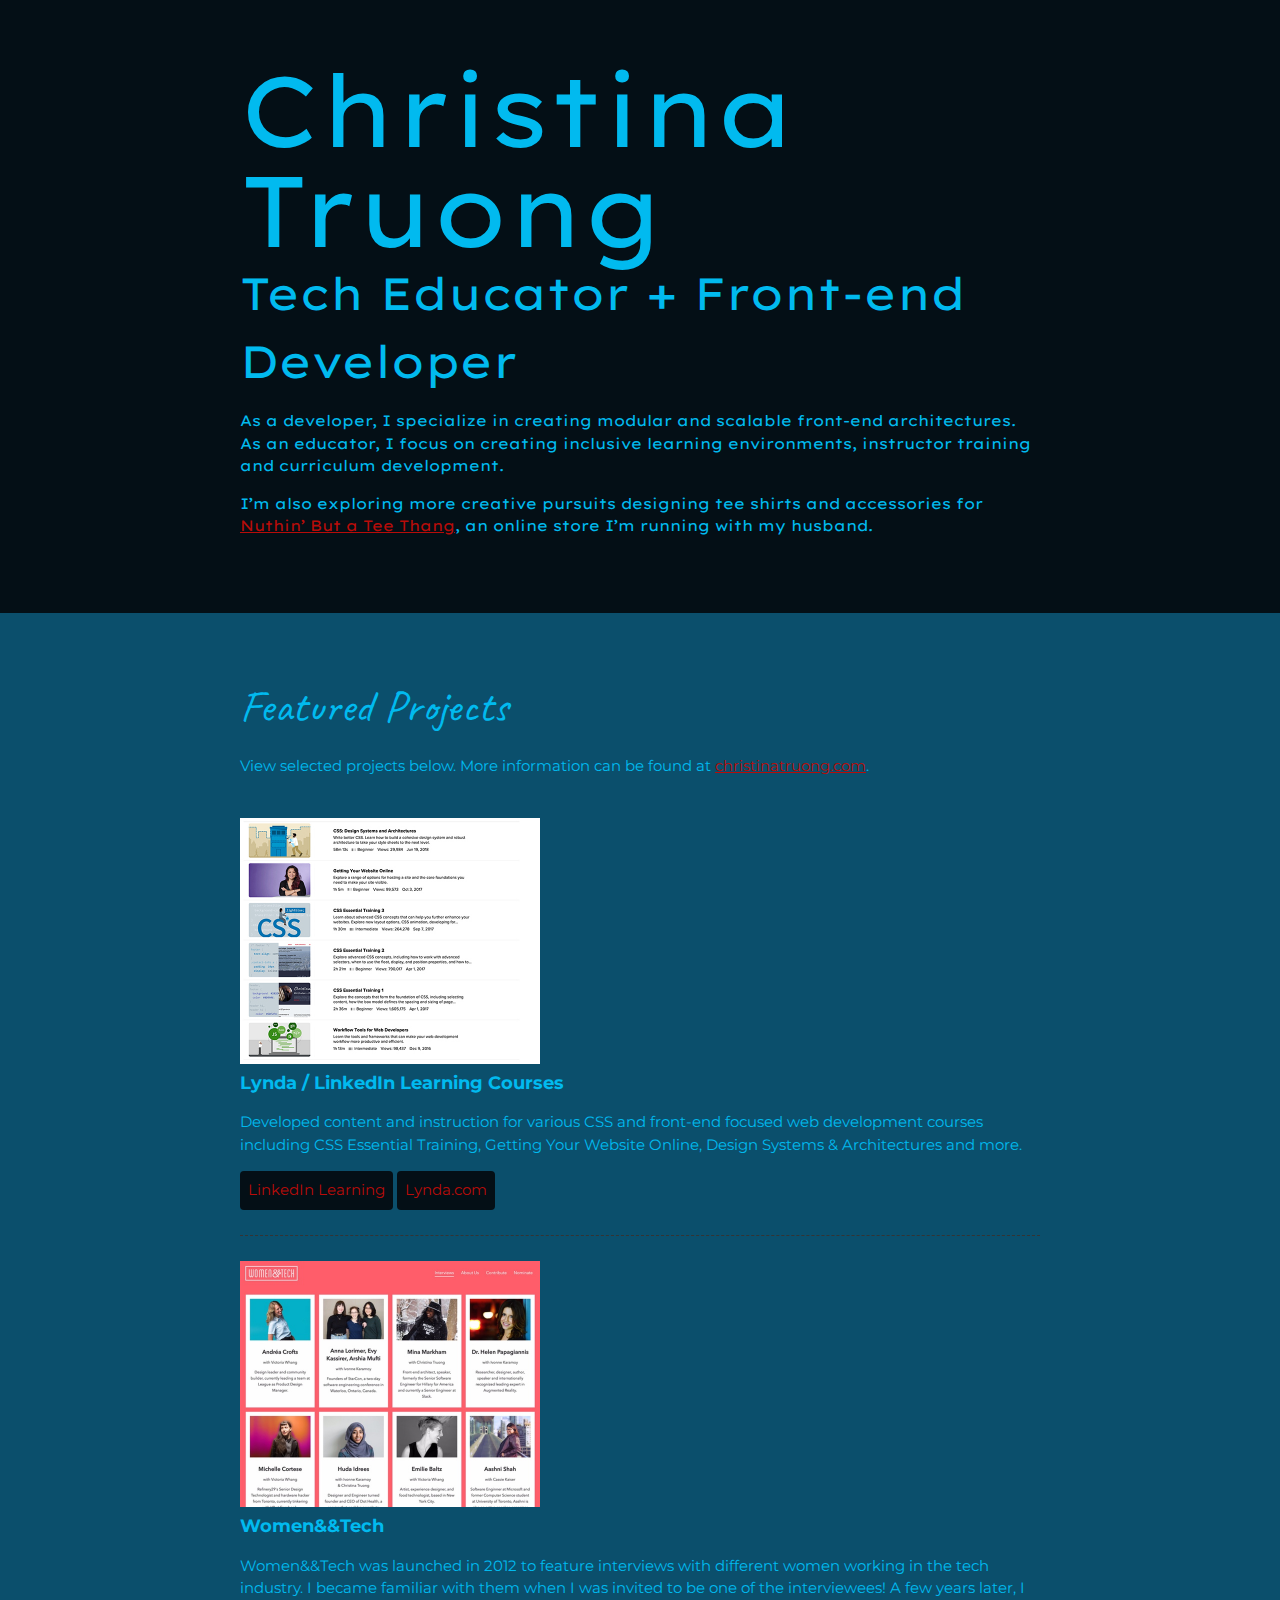
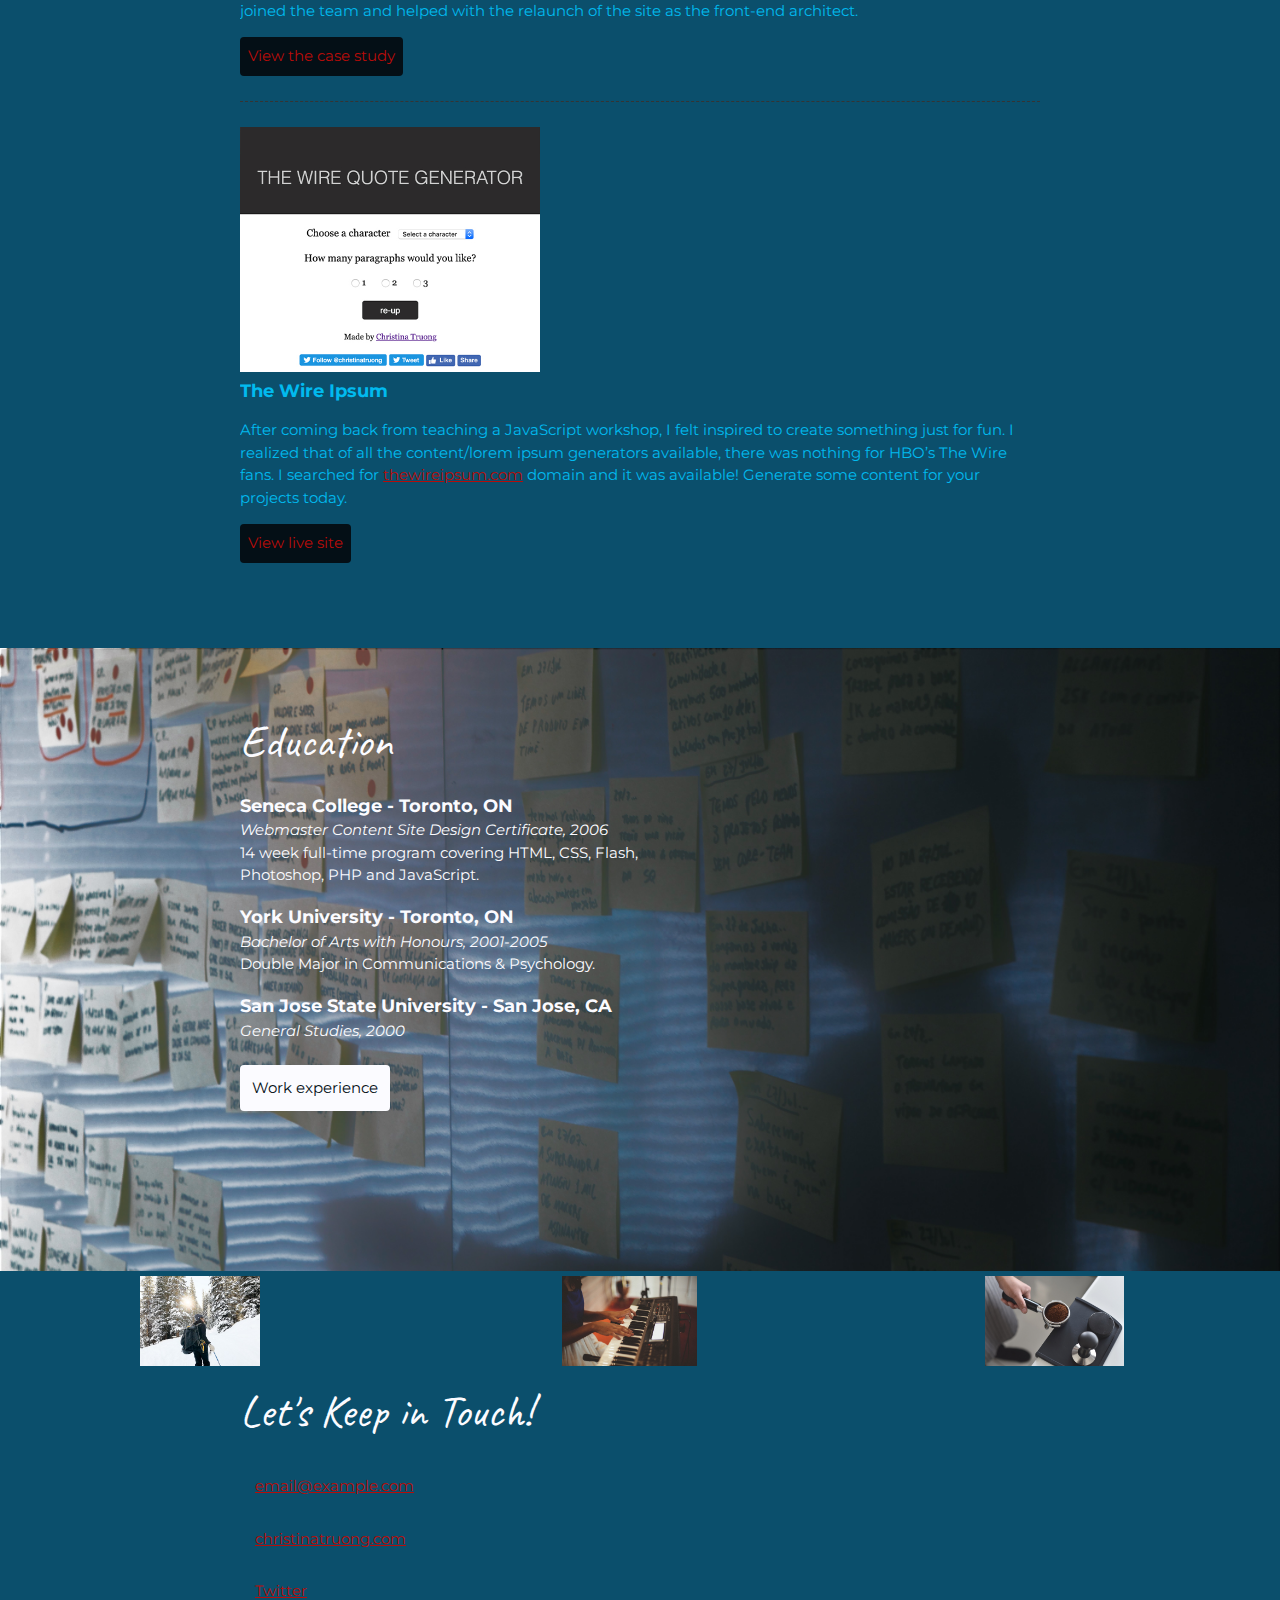
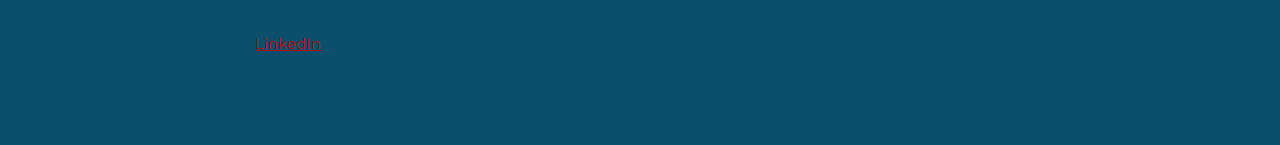
==== commit 2513dbfb: "Step 1 - Header" ====
--- a/index.html
+++ b/index.html
@@ -4,7 +4,7 @@
     <meta charset="UTF-8">
     <meta name="viewport" content="width=device-width, initial-scale=1.0">
     <title>Christina Truong, Tech Educator + Front-end Developer</title>
-    <link href="https://fonts.googleapis.com/css?family=Lexend+Exa|Montserrat&display=swap" rel="stylesheet">
+    <link href="https://fonts.googleapis.com/css?family=Caveat|Lexend+Exa|Montserrat&display=swap" rel="stylesheet">
     <link rel="stylesheet" href="css/styles.css">
   </head>
   <body>
--- a/css/styles.css
+++ b/css/styles.css
@@ -43,7 +43,7 @@
   font-size: 45px;
 }
 h1, h2 {
-  font-family: 'Lexend Exa', cursive;
+  font-family: 'Caveat', cursive;
   font-weight: 400;
   margin: 0;
 }
@@ -76,6 +76,15 @@
 header {
   background: #040F16;
   color: #01BAEF;
+  font-family: 'Lexend Exa', sans-serif;
+}
+
+header h1 {
+    font-family: 'Lexend Exa', sans-serif;
+}
+
+header h2 {
+    font-family: 'Lexend Exa', sans-serif;
 }
 
 
